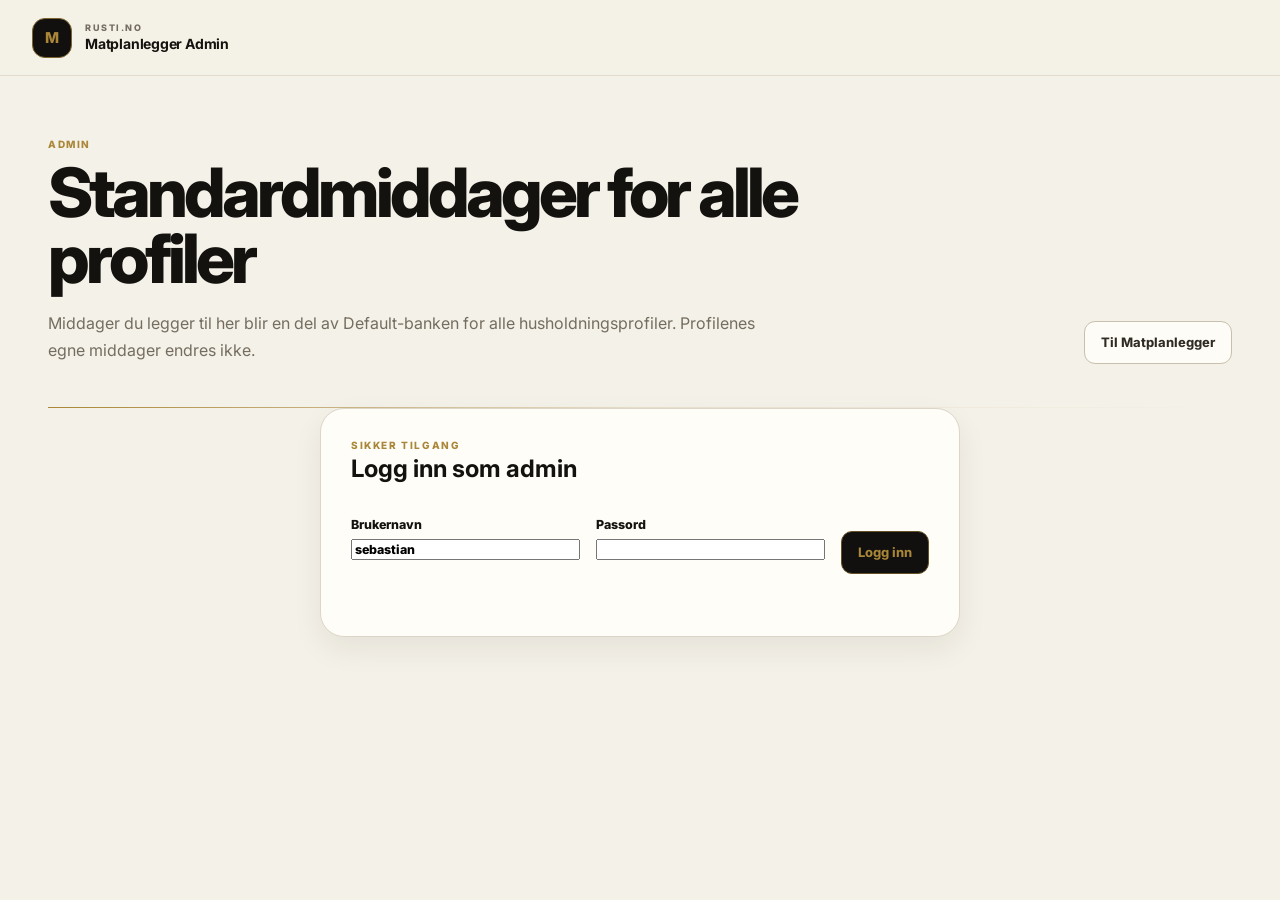
==== admin/index.html @ 4e23949c "Add files via upload" ====
<!doctype html>
<html lang="no" data-theme="light">
<head>
  <meta charset="utf-8" />
  <meta name="viewport" content="width=device-width,initial-scale=1,viewport-fit=cover" />
  <meta name="robots" content="noindex,nofollow,noarchive" />
  <meta name="theme-color" content="#f4f1e8" />
  <meta name="color-scheme" content="light dark" />
  <title>Admin | Matplanlegger</title>
  <script>
    try {
      document.documentElement.dataset.theme = localStorage.getItem('matplan_theme') === 'dark' ? 'dark' : 'light';
    } catch (_) {}
  </script>
  <link rel="preconnect" href="https://fonts.googleapis.com">
  <link rel="preconnect" href="https://fonts.gstatic.com" crossorigin>
  <link href="https://fonts.googleapis.com/css2?family=Inter:wght@400;500;600;700;800&display=swap" rel="stylesheet">
  <link rel="stylesheet" href="../styles.css?v=1.13.0" />
  <link rel="stylesheet" href="./admin.css?v=1.13.0" />
</head>
<body>
  <header class="topbar admin-topbar">
    <a class="brand" href="../" aria-label="Tilbake til Matplanlegger">
      <div class="brand-mark" aria-hidden="true">M</div>
      <div class="brand-copy"><span class="brand-domain">RUSTI.NO</span><strong>Matplanlegger Admin</strong></div>
    </a>
    <div class="admin-header-actions">
      <span id="adminIdentity" class="admin-identity hidden"></span>
      <button id="logoutBtn" class="ghost hidden" type="button">Logg ut</button>
    </div>
  </header>

  <main class="shell admin-shell">
    <section class="hero admin-hero">
      <div class="hero-copy">
        <p class="eyebrow">ADMIN</p>
        <h1>Standardmiddager for alle profiler</h1>
        <p class="lead">Middager du legger til her blir en del av Default-banken for alle husholdningsprofiler. Profilenes egne middager endres ikke.</p>
      </div>
      <a class="secondary admin-back" href="../">Til Matplanlegger</a>
    </section>

    <section id="loginPanel" class="admin-panel login-panel">
      <div class="admin-panel-head">
        <div><p class="eyebrow">SIKKER TILGANG</p><h2>Logg inn som admin</h2></div>
      </div>
      <form id="loginForm" class="admin-form login-form">
        <label>Brukernavn<input name="username" autocomplete="username" value="sebastian" required /></label>
        <label>Passord<input name="password" type="password" autocomplete="current-password" required /></label>
        <button id="loginBtn" class="primary" type="submit">Logg inn</button>
      </form>
      <p id="loginMessage" class="admin-message" role="status"></p>
    </section>

    <section id="adminPanel" class="hidden">
      <div class="admin-grid">
        <section class="admin-panel editor-panel">
          <div class="admin-panel-head">
            <div><p class="eyebrow">GLOBAL DEFAULT</p><h2 id="editorTitle">Legg til middag</h2></div>
            <button id="cancelEditBtn" class="ghost hidden" type="button">Avbryt redigering</button>
          </div>
          <form id="mealForm" class="admin-form">
            <input type="hidden" name="id" />
            <div class="form-grid">
              <label>Navn<input name="name" required maxlength="120" placeholder="f.eks. Kylling tikka masala" /></label>
              <label>Kategori<input name="category" maxlength="50" list="adminCategorySuggestions" placeholder="f.eks. Kylling" /></label>
            </div>
            <datalist id="adminCategorySuggestions">
              <option value="Kylling"><option value="Fisk"><option value="Kjøtt"><option value="Pasta"><option value="Pizza"><option value="Tex-mex"><option value="Vegetar"><option value="Annet">
            </datalist>
            <label>Tags <span class="label-help">kommaseparert, valgfritt</span><input name="tags" maxlength="300" placeholder="favoritt, rask, helg" /></label>
            <label>Ingredienser <span class="label-help">én per linje: vare | mengde</span><textarea name="ingredients" rows="9" placeholder="kyllingfilet | 600 g&#10;ris | 1 pk&#10;matfløte | 1 beger"></textarea></label>
            <label>Oppskriftslenke <span class="label-help">valgfritt</span><input name="url" type="url" inputmode="url" placeholder="https://…" /></label>
            <div class="admin-form-actions">
              <button id="saveMealBtn" class="primary" type="submit">Legg til som Default</button>
            </div>
          </form>
          <p id="formMessage" class="admin-message" role="status"></p>
        </section>

        <section class="admin-panel list-panel">
          <div class="admin-panel-head">
            <div><p class="eyebrow">SENTRALT BIBLIOTEK</p><h2>Admin-lagte middager</h2></div>
            <button id="refreshBtn" class="secondary" type="button">Oppdater</button>
          </div>
          <p class="admin-explainer">Listen under viser middager som ligger i D1 og kan endres her. De opprinnelige middagene i <code>meals.js</code> fortsetter å være tilgjengelige i tillegg.</p>
          <div id="mealList" class="admin-meal-list"></div>
        </section>
      </div>
    </section>
  </main>

  <script>
    window.MATPLAN_API = 'https://matplanlegger-api.sebastian-be1.workers.dev';
  </script>
  <script src="./admin.js?v=1.13.0"></script>
</body>
</html>
---- styles.css ----
:root{
  color-scheme:light;
  --bg:#f4f1e8;
  --surface:#fffdf8;
  --surface-raised:#ffffff;
  --surface-2:#eee9dd;
  --surface-3:#e5dfd2;
  --ink:#14120f;
  --ink-soft:#2f2b24;
  --muted:#746d60;
  --muted-2:#9d9588;
  --line:#ddd6c8;
  --line-strong:#c9bfad;
  --accent:#aa8738;
  --accent-hover:#8d6d2a;
  --accent-soft:#f1e8d2;
  --pink:#aa8738;
  --teal:#aa8738;
  --orange:#aa8738;
  --blue:#aa8738;
  --success:#8a743a;
  --danger:#a34b43;
  --warning-bg:#f6f0e3;
  --warning-line:#d7c79e;
  --warning-ink:#6f5927;
  --header:rgba(244,241,232,.88);
  --shadow:0 12px 30px rgba(37,30,19,.07);
  --shadow-lg:0 28px 72px rgba(20,17,12,.18);
  --overlay:rgba(12,10,7,.52);
  --black:#11100e;
}

html[data-theme="dark"]{
  color-scheme:dark;
  --bg:#0b0b0a;
  --surface:#141311;
  --surface-raised:#191815;
  --surface-2:#1f1d19;
  --surface-3:#29261f;
  --ink:#f4efe4;
  --ink-soft:#ddd5c6;
  --muted:#aaa091;
  --muted-2:#777064;
  --line:#302c24;
  --line-strong:#494234;
  --accent:#d0ae5a;
  --accent-hover:#e0c06e;
  --accent-soft:#2b2517;
  --pink:#d0ae5a;
  --teal:#d0ae5a;
  --orange:#d0ae5a;
  --blue:#d0ae5a;
  --success:#c6aa63;
  --danger:#d77a70;
  --warning-bg:#211d14;
  --warning-line:#584a2a;
  --warning-ink:#d6bc79;
  --header:rgba(11,11,10,.88);
  --shadow:0 15px 36px rgba(0,0,0,.26);
  --shadow-lg:0 32px 86px rgba(0,0,0,.52);
  --overlay:rgba(0,0,0,.70);
  --black:#080807;
}

*{box-sizing:border-box}
html{scroll-behavior:smooth}
body{
  margin:0;
  min-height:100vh;
  font-family:Inter,system-ui,-apple-system,BlinkMacSystemFont,"Segoe UI",sans-serif;
  color:var(--ink);
  background:var(--bg);
  -webkit-font-smoothing:antialiased;
  transition:background-color .25s ease,color .25s ease;
}
button,input,select{font:inherit}
button{color:inherit}
a{color:inherit}
button:focus-visible,a:focus-visible,input:focus-visible,select:focus-visible{outline:3px solid color-mix(in srgb,var(--accent) 35%,transparent);outline-offset:2px}

.topbar{
  min-height:76px;
  display:flex;
  align-items:center;
  justify-content:space-between;
  gap:18px;
  padding:12px 32px;
  background:var(--header);
  border-bottom:1px solid color-mix(in srgb,var(--line) 78%,transparent);
  position:sticky;
  top:0;
  z-index:20;
  backdrop-filter:blur(18px) saturate(140%);
}
.brand{display:flex;align-items:center;gap:13px;text-decoration:none;color:var(--ink)}
.brand-mark{
  width:40px;height:40px;border-radius:13px;display:grid;place-items:center;
  color:var(--accent);font-size:15px;font-weight:800;letter-spacing:-.04em;
  background:var(--black);
  border:1px solid color-mix(in srgb,var(--accent) 70%,var(--black));
  box-shadow:none;
}
.brand-copy{display:flex;flex-direction:column;gap:1px}
.brand-domain{font-size:9px;line-height:1.2;letter-spacing:.17em;font-weight:800;color:var(--muted)}
.brand-copy strong{font-size:14px;line-height:1.25;letter-spacing:-.015em}

.profile-tools{display:flex;align-items:center;gap:9px}
.profile-chip,.theme-toggle,.ghost,.secondary,.primary{transition:transform .16s ease,border-color .16s ease,background .16s ease,box-shadow .16s ease,color .16s ease}
.profile-chip{
  border:1px solid var(--line);background:color-mix(in srgb,var(--surface) 88%,transparent);border-radius:12px;
  padding:7px 11px 7px 7px;display:flex;align-items:center;gap:9px;cursor:pointer;text-align:left;
}
.profile-chip:hover{border-color:var(--line-strong);box-shadow:var(--shadow);transform:translateY(-1px)}
.profile-avatar,.mini-avatar{display:grid;place-items:center;background:var(--black);color:var(--accent);border:1px solid color-mix(in srgb,var(--accent) 55%,var(--black));font-weight:800;border-radius:9px}
.profile-avatar{width:33px;height:33px}
.profile-chip small,.profile-chip strong{display:block}
.profile-chip small{font-size:8px;letter-spacing:.09em;text-transform:uppercase;color:var(--muted);margin-bottom:2px}
.profile-chip strong{font-size:12px;max-width:170px;white-space:nowrap;overflow:hidden;text-overflow:ellipsis}
.theme-toggle{
  min-height:42px;border:1px solid var(--line);background:color-mix(in srgb,var(--surface) 86%,transparent);border-radius:12px;
  padding:8px 11px;display:flex;align-items:center;gap:7px;cursor:pointer;font-size:11px;font-weight:750;color:var(--ink-soft);
}
.theme-toggle:hover{border-color:var(--line-strong);background:var(--surface-raised);transform:translateY(-1px)}
.theme-icon{width:24px;height:24px;border-radius:8px;display:grid;place-items:center;background:var(--accent-soft);color:var(--accent);font-size:14px}

.shell{max-width:1240px;margin:0 auto;padding:46px 28px 76px}
.hidden{display:none!important}
.profile-banner{
  background:var(--surface);
  border:1px solid color-mix(in srgb,var(--accent) 20%,var(--line));border-radius:18px;padding:16px 17px;margin-bottom:30px;
  display:flex;align-items:center;justify-content:space-between;gap:18px;box-shadow:var(--shadow);
}
.profile-banner strong,.profile-banner span{display:block}
.profile-banner strong{font-size:15px;margin:4px 0}
.profile-banner span{font-size:12px;color:var(--muted)}

.hero{padding:16px 0 44px;display:flex;align-items:flex-end;justify-content:space-between;gap:42px;position:relative}
.hero::after{content:"";position:absolute;left:0;right:0;bottom:0;height:1px;background:linear-gradient(90deg,var(--accent),color-mix(in srgb,var(--accent) 15%,transparent),transparent)}
.hero-copy{max-width:805px}
.eyebrow{font-size:10px;letter-spacing:.16em;font-weight:800;margin:0;color:var(--accent);text-transform:uppercase}
.hero h1{
  font-size:clamp(40px,6vw,68px);letter-spacing:-.058em;line-height:.97;max-width:840px;margin:10px 0 18px;font-weight:800;
  color:var(--ink);
}
.lead{color:var(--muted);max-width:740px;line-height:1.68;font-size:16px;margin:0}
.hero-actions{display:flex;gap:10px;flex-wrap:wrap;justify-content:flex-end}

.primary,.secondary,.ghost{min-height:43px;border-radius:11px;padding:10px 16px;font-weight:750;font-size:13px;cursor:pointer}
.primary{background:var(--black);color:var(--accent);border:1px solid color-mix(in srgb,var(--accent) 55%,var(--black));box-shadow:none}
.primary:hover{background:color-mix(in srgb,var(--black) 90%,var(--accent));color:var(--accent-hover);transform:translateY(-1px);box-shadow:0 8px 22px color-mix(in srgb,var(--black) 20%,transparent)}
.secondary{background:color-mix(in srgb,var(--surface) 90%,transparent);color:var(--ink-soft);border:1px solid var(--line-strong)}
.secondary:hover,.ghost:hover{background:var(--surface-2);border-color:color-mix(in srgb,var(--accent) 28%,var(--line-strong));transform:translateY(-1px)}
.ghost{background:transparent;border:1px solid var(--line);color:var(--ink-soft)}

.tabs{
  display:flex;gap:7px;margin:28px 0 36px;padding:5px;background:color-mix(in srgb,var(--surface) 72%,transparent);
  border:1px solid var(--line);border-radius:15px;width:max-content;max-width:100%;overflow:auto;scrollbar-width:none;box-shadow:0 5px 18px color-mix(in srgb,var(--ink) 4%,transparent)
}
.tabs::-webkit-scrollbar{display:none}
.tab{border:0;background:transparent;padding:10px 14px;border-radius:10px;font-weight:700;font-size:13px;color:var(--muted);cursor:pointer;white-space:nowrap}
.tab:hover{background:var(--surface-2);color:var(--ink-soft)}
.tab.active{background:var(--accent-soft);color:var(--accent);box-shadow:none}

.view{display:none}.view.active{display:block}
.section-head{display:flex;align-items:flex-end;justify-content:space-between;gap:16px;margin-bottom:18px}
.section-head h2{margin:6px 0 0;font-size:29px;letter-spacing:-.038em}
.hint{font-size:12px;color:var(--muted);display:flex;align-items:center;gap:7px}
.hint::before{content:"↔";width:24px;height:24px;display:grid;place-items:center;border:1px solid color-mix(in srgb,var(--accent) 18%,var(--line));background:var(--accent-soft);border-radius:8px;color:var(--accent);font-weight:800}
.week-head-actions{display:flex;align-items:center;justify-content:flex-end;gap:10px;flex-wrap:wrap}
.week-lock{min-height:38px;display:inline-flex;align-items:center;gap:8px;padding:8px 11px;border-radius:10px;border:1px solid var(--line-strong);background:var(--surface);color:var(--ink-soft);font-size:11px;font-weight:750;cursor:pointer;transition:.16s ease}
.week-lock:hover{border-color:color-mix(in srgb,var(--accent) 38%,var(--line-strong));background:var(--surface-raised);transform:translateY(-1px)}
.week-lock.locked{background:var(--black);border-color:color-mix(in srgb,var(--accent) 58%,var(--black));color:var(--accent)}
.week-lock-icon{width:21px;height:21px;display:grid;place-items:center;border-radius:7px;background:var(--accent-soft);color:var(--accent);font-size:12px;line-height:1}
.week-lock.locked .week-lock-icon{background:color-mix(in srgb,var(--accent) 16%,var(--black));color:var(--accent)}
.primary:disabled,.secondary:disabled{opacity:.42;cursor:not-allowed;transform:none!important;box-shadow:none!important}
.week-grid.week-locked .day-card{cursor:default;background:color-mix(in srgb,var(--surface) 94%,var(--surface-2));box-shadow:none}
.week-grid.week-locked .day-card:hover{transform:none;border-color:color-mix(in srgb,var(--accent) 16%,var(--line));box-shadow:none}
.day-lock{width:26px;height:26px;display:grid;place-items:center;border:1px solid var(--line);border-radius:8px;background:var(--surface-2);color:var(--muted);font-size:11px}

.week-grid{display:grid;grid-template-columns:repeat(7,minmax(0,1fr));gap:12px}
.day-card{
  --day-accent:var(--accent);position:relative;overflow:hidden;min-height:218px;
  background:var(--surface);
  border:1px solid color-mix(in srgb,var(--day-accent) 16%,var(--line));border-radius:13px;padding:16px;
  display:flex;flex-direction:column;cursor:pointer;user-select:none;
  transition:border-color .16s ease,box-shadow .16s ease,transform .16s ease,background .16s ease;
  box-shadow:0 5px 18px color-mix(in srgb,var(--ink) 4%,transparent);
}
.day-card::before{content:"";position:absolute;inset:0 0 auto;height:3px;background:var(--accent)}
.day-card:nth-child(n){--day-accent:var(--accent)}
.day-card:hover{border-color:color-mix(in srgb,var(--day-accent) 42%,var(--line));box-shadow:0 16px 36px color-mix(in srgb,var(--day-accent) 13%,transparent);transform:translateY(-3px)}
.day-card.dragging{opacity:.46;transform:scale(.985);box-shadow:none}
.day-card.drop-target{border-color:var(--day-accent);box-shadow:0 0 0 4px color-mix(in srgb,var(--day-accent) 16%,transparent),0 18px 38px color-mix(in srgb,var(--day-accent) 13%,transparent)}
.day-card.just-dropped{animation:dropFlash .4s ease}
@keyframes dropFlash{0%{box-shadow:0 0 0 5px color-mix(in srgb,var(--day-accent) 28%,transparent)}100%{box-shadow:0 5px 18px color-mix(in srgb,var(--ink) 4%,transparent)}}
.day-card[draggable="true"]{cursor:grab}.day-card[draggable="true"]:active{cursor:grabbing}
.day-top{display:flex;align-items:center;justify-content:space-between;gap:8px}
.day-name{font-size:10px;color:var(--day-accent);font-weight:800;text-transform:uppercase;letter-spacing:.12em}
.drag-handle{width:29px;height:29px;border:1px solid color-mix(in srgb,var(--day-accent) 17%,var(--line));background:color-mix(in srgb,var(--surface) 82%,transparent);border-radius:9px;color:var(--day-accent);font-size:17px;line-height:1;display:grid;place-items:center;cursor:grab;touch-action:none;padding:0}
.drag-handle:hover{background:var(--surface-raised);box-shadow:0 5px 14px color-mix(in srgb,var(--day-accent) 10%,transparent)}
.drag-handle:active{cursor:grabbing}
.day-meal{font-weight:760;font-size:17px;margin-top:27px;line-height:1.28;letter-spacing:-.025em;color:var(--ink)}
.day-meta{font-size:11px;color:var(--muted);margin-top:7px}
.day-empty{margin:auto 0;color:var(--muted-2);font-size:13px;font-weight:650}
.day-tags{display:flex;gap:5px;flex-wrap:wrap;margin-top:auto;padding-top:16px}
.tag{font-size:9px;padding:4px 7px;border-radius:999px;background:color-mix(in srgb,var(--day-accent) 9%,var(--surface));color:color-mix(in srgb,var(--day-accent) 76%,var(--ink));font-weight:750;border:1px solid color-mix(in srgb,var(--day-accent) 18%,var(--line))}
.drag-float{position:fixed;left:0;top:0;z-index:1000;pointer-events:none;width:min(220px,52vw);background:var(--surface-raised);border:1px solid var(--line-strong);border-radius:14px;padding:13px 14px;box-shadow:var(--shadow-lg);transform:rotate(1.2deg);opacity:.97}
.drag-float small{display:block;color:var(--muted);font-size:9px;text-transform:uppercase;letter-spacing:.12em;font-weight:800;margin-bottom:5px}.drag-float strong{font-size:14px;line-height:1.3}

.shopping-list,.freezer-list{display:grid;gap:10px}
.shopping-row,.freezer-row{background:var(--surface);border:1px solid var(--line);border-radius:12px;padding:14px 15px;display:grid;grid-template-columns:32px 1fr auto;align-items:center;gap:12px;box-shadow:0 4px 15px color-mix(in srgb,var(--ink) 3%,transparent);transition:.15s ease}
.shopping-row:hover,.freezer-row:hover{border-color:var(--line-strong);transform:translateY(-1px);box-shadow:var(--shadow)}
.shopping-row{border-left:3px solid color-mix(in srgb,var(--accent) 70%,var(--line))}
.shopping-row.done{opacity:.48}.shopping-row input{width:17px;height:17px;accent-color:var(--accent)}
.shopping-name{font-weight:720;font-size:13px}.shopping-sub,.freezer-sub{font-size:11px;color:var(--muted);margin-top:3px}
.qty{font-weight:750;font-size:11px;background:var(--accent-soft);color:var(--accent);border-radius:999px;padding:6px 9px}
.notice{padding:13px 14px;background:var(--accent-soft);border:1px solid color-mix(in srgb,var(--accent) 24%,var(--line));border-radius:12px;margin-bottom:15px;font-size:12px;color:var(--ink-soft);line-height:1.55}
.search{border:1px solid var(--line-strong);background:var(--surface);border-radius:11px;padding:10px 12px;min-width:250px;outline:none;color:var(--ink);box-shadow:0 3px 10px color-mix(in srgb,var(--ink) 3%,transparent)}
.search::placeholder,input::placeholder{color:var(--muted-2)}
.search:focus,.dialog-card label input:focus,.dialog-card label select:focus,.profile-panel input:focus{border-color:color-mix(in srgb,var(--accent) 65%,var(--line));box-shadow:0 0 0 4px color-mix(in srgb,var(--accent) 11%,transparent);outline:none}
.filters{display:flex;gap:7px;flex-wrap:wrap;margin-bottom:17px}
.filter{border:1px solid var(--line);background:color-mix(in srgb,var(--surface) 88%,transparent);border-radius:9px;padding:7px 11px;font-size:11px;font-weight:700;cursor:pointer;color:var(--muted);transition:.15s ease}
.filter:hover{border-color:var(--line-strong);background:var(--surface-2);color:var(--ink-soft)}
.filter.active{background:var(--black);color:var(--accent);border-color:color-mix(in srgb,var(--accent) 55%,var(--black));box-shadow:none}
.meal-grid{display:grid;grid-template-columns:repeat(3,1fr);gap:12px}
.meal-card{position:relative;overflow:hidden;background:var(--surface);border:1px solid var(--line);border-radius:12px;padding:18px;box-shadow:0 5px 16px color-mix(in srgb,var(--ink) 3%,transparent);transition:.15s ease}
.meal-card::after{content:"";position:absolute;right:0;top:0;width:42px;height:1px;background:var(--accent);opacity:.7}
.meal-card:hover{border-color:color-mix(in srgb,var(--accent) 26%,var(--line));box-shadow:var(--shadow);transform:translateY(-3px)}
.meal-card h3{font-size:17px;letter-spacing:-.025em;margin:8px 0;color:var(--ink);position:relative;z-index:1}.meal-card p{font-size:11px;color:var(--muted);line-height:1.55;margin:0;position:relative;z-index:1}.meal-card a{display:inline-block;margin-top:14px;font-size:11px;color:var(--accent);font-weight:750;text-decoration:none;position:relative;z-index:1}.meal-card a:hover{text-decoration:underline}
.freezer-row{grid-template-columns:1fr auto auto}.location{font-size:10px;padding:5px 8px;border-radius:8px;background:var(--accent-soft);color:var(--accent);border:1px solid color-mix(in srgb,var(--accent) 22%,var(--line));font-weight:700}.remove{border:0;background:transparent;color:var(--danger);cursor:pointer;font-size:11px;font-weight:750}.empty{background:color-mix(in srgb,var(--surface) 78%,transparent);border:1px dashed var(--line-strong);border-radius:14px;padding:36px;text-align:center;color:var(--muted);font-size:13px}

.app-note{margin-top:74px;border:1px solid color-mix(in srgb,var(--accent) 18%,var(--line));border-radius:20px;padding:28px;display:grid;grid-template-columns:auto 1fr auto;align-items:center;gap:18px;background:var(--surface);box-shadow:var(--shadow)}
.app-note-icon{width:46px;height:46px;border-radius:14px;display:grid;place-items:center;background:var(--black);color:var(--accent);border:1px solid color-mix(in srgb,var(--accent) 55%,var(--black));font-size:20px;font-weight:800;box-shadow:none}
.app-note h2{margin:6px 0 7px;font-size:25px;letter-spacing:-.035em}.app-note p:not(.eyebrow){margin:0;max-width:680px;color:var(--muted);font-size:12px;line-height:1.6}.domain-pill{font-size:10px;font-weight:750;color:var(--accent);background:var(--accent-soft);border:1px solid color-mix(in srgb,var(--accent) 18%,var(--line));border-radius:999px;padding:8px 10px;white-space:nowrap}
.footer{margin-top:30px;padding-top:20px;border-top:1px solid var(--line);font-size:11px;color:var(--muted)}

.profile-dialog{max-width:760px}
dialog{border:1px solid var(--line);border-radius:16px;padding:0;box-shadow:var(--shadow-lg);width:min(720px,92vw);color:var(--ink);background:var(--surface-raised)}
dialog::backdrop{background:var(--overlay);backdrop-filter:blur(5px)}
.dialog-card{padding:23px;background:linear-gradient(180deg,var(--surface-raised) 0%,var(--surface) 100%)}
.dialog-card.small{max-width:480px}.dialog-head{display:flex;align-items:flex-start;justify-content:space-between;margin-bottom:14px}.dialog-head h3{margin:5px 0;font-size:24px;letter-spacing:-.03em}
.icon-btn{border:1px solid var(--line);background:var(--surface);border-radius:9px;width:35px;height:35px;font-size:20px;cursor:pointer;color:var(--muted)}.icon-btn:hover{background:var(--surface-2);border-color:var(--line-strong)}
.dialog-meals{display:grid;gap:7px;max-height:55vh;overflow:auto;margin-top:12px}.dialog-meal{border:1px solid var(--line);background:var(--surface);border-radius:10px;padding:12px;text-align:left;cursor:pointer;color:var(--ink)}.dialog-meal:hover{border-color:color-mix(in srgb,var(--accent) 34%,var(--line));background:var(--accent-soft)}.dialog-meal strong{display:block;font-size:13px}.dialog-meal span{font-size:10px;color:var(--muted)}
label{display:grid;gap:6px;font-size:11px;font-weight:700;margin:14px 0}.dialog-card label input,.dialog-card label select{padding:10px;border:1px solid var(--line-strong);border-radius:9px;background:var(--surface);color:var(--ink);outline:none}.dialog-copy{font-size:12px;color:var(--muted);line-height:1.55;margin:-2px 0 17px}
.current-profile{border:1px solid color-mix(in srgb,var(--accent) 20%,var(--line));background:var(--accent-soft);border-radius:12px;padding:12px;display:flex;align-items:center;justify-content:space-between;gap:12px;margin-bottom:14px}.current-profile>div{display:flex;align-items:center;gap:10px}.current-profile small,.current-profile strong{display:block}.current-profile small{font-size:9px;color:var(--muted);margin-bottom:2px}.status-dot{width:8px;height:8px;border-radius:999px;background:var(--success);box-shadow:0 0 0 4px color-mix(in srgb,var(--success) 13%,transparent)}
.profile-columns{display:grid;grid-template-columns:1fr 1fr;gap:10px}.profile-panel{border:1px solid var(--line);background:color-mix(in srgb,var(--surface) 82%,transparent);border-radius:12px;padding:16px;margin:0}.profile-panel h4{font-size:17px;margin:6px 0 12px;letter-spacing:-.02em}.profile-panel label{margin:0 0 12px}.profile-panel input{width:100%;padding:10px;border:1px solid var(--line-strong);border-radius:9px;background:var(--surface);color:var(--ink);outline:none}.profile-panel .primary,.profile-panel .secondary{width:100%}
.saved-profiles-wrap{margin-top:18px}.saved-profiles{display:grid;gap:7px;margin-top:8px}.saved-profile{border:1px solid var(--line);background:var(--surface);border-radius:10px;padding:9px;display:grid;grid-template-columns:36px 1fr auto;align-items:center;gap:10px;text-align:left;cursor:pointer;color:var(--ink)}.saved-profile:hover,.saved-profile.active{background:var(--accent-soft);border-color:color-mix(in srgb,var(--accent) 35%,var(--line))}.mini-avatar{width:34px;height:34px}.saved-profile strong,.saved-profile small{display:block}.saved-profile strong{font-size:12px}.saved-profile small{font-size:9px;color:var(--muted);margin-top:2px}.saved-profile .arrow{color:var(--muted)}
.profile-warning{font-size:10px;line-height:1.5;color:var(--warning-ink);background:var(--warning-bg);border:1px solid var(--warning-line);border-radius:10px;padding:10px 11px;margin-top:16px}
.toast{position:fixed;left:50%;bottom:28px;transform:translate(-50%,18px);opacity:0;pointer-events:none;background:var(--black);color:var(--accent);border:1px solid color-mix(in srgb,var(--accent) 45%,var(--black));padding:10px 14px;border-radius:10px;font-size:11px;font-weight:750;box-shadow:0 13px 34px rgba(0,0,0,.24);z-index:1200;transition:.2s}.toast.show{opacity:1;transform:translate(-50%,0)}


.section-actions{display:flex;align-items:center;justify-content:flex-end;gap:9px;flex-wrap:wrap}
.primary:disabled,.secondary:disabled{opacity:.45;cursor:not-allowed;transform:none!important;box-shadow:none!important}
.meal-bank-note{margin-top:-4px;margin-bottom:17px}
.meal-card-top{display:flex;align-items:center;justify-content:space-between;gap:10px}
.meal-source{font-size:9px;font-weight:800;letter-spacing:.08em;text-transform:uppercase;color:var(--accent);border:1px solid color-mix(in srgb,var(--accent) 35%,var(--line));background:var(--accent-soft);padding:4px 7px;border-radius:999px;white-space:nowrap}
.meal-source.default{color:var(--muted);border-color:var(--line);background:var(--surface-2)}
.meal-card-footer{display:flex;align-items:flex-end;justify-content:space-between;gap:12px;margin-top:14px;min-height:27px}
.meal-card-footer>a{margin-top:0}
.meal-actions{display:flex;gap:5px;margin-left:auto}
.meal-action{border:0;background:transparent;color:var(--muted);padding:5px 6px;font-size:10px;font-weight:750;cursor:pointer;border-radius:7px}
.meal-action:hover{background:var(--surface-2);color:var(--ink)}
.meal-action.danger:hover{color:var(--danger)}
.custom-meal-card{border-color:color-mix(in srgb,var(--accent) 26%,var(--line))}
.meal-grid-empty{grid-column:1/-1}
.custom-meal-dialog{max-width:650px}
.form-grid{display:grid;grid-template-columns:1.3fr .7fr;gap:12px}
.label-help{font-size:9px;color:var(--muted);font-weight:500;margin-left:4px}
.dialog-card textarea{width:100%;resize:vertical;min-height:120px;padding:10px;border:1px solid var(--line-strong);border-radius:9px;background:var(--surface);color:var(--ink);outline:none;line-height:1.55}
.dialog-card textarea:focus{border-color:color-mix(in srgb,var(--accent) 65%,var(--line));box-shadow:0 0 0 4px color-mix(in srgb,var(--accent) 11%,transparent);outline:none}
.dialog-actions{display:flex;justify-content:flex-end;gap:8px;margin-top:18px}

@media(max-width:1050px){.week-grid{grid-template-columns:repeat(4,1fr)}.meal-grid{grid-template-columns:repeat(2,1fr)}.hero{align-items:flex-start;flex-direction:column}.hero-actions{justify-content:flex-start}.app-note{grid-template-columns:auto 1fr}.domain-pill{grid-column:2;justify-self:start}}
@media(max-width:760px){.week-head-actions{width:100%;justify-content:space-between}.section-actions{width:100%;justify-content:stretch}.section-actions .search{flex:1}.form-grid{grid-template-columns:1fr}.topbar{min-height:68px;padding:10px 16px}.shell{padding:34px 16px 56px}.profile-tools .ghost{display:none}.profile-chip strong{max-width:105px}.theme-toggle span:last-child{display:none}.theme-toggle{padding:7px}.hero{padding-top:4px;padding-bottom:32px;gap:24px}.hero h1{font-size:clamp(36px,12vw,54px)}.lead{font-size:14px}.tabs{width:100%;border-radius:14px}.tab{flex:1}.week-grid{grid-template-columns:repeat(2,minmax(0,1fr))}.day-card{min-height:182px}.section-head{align-items:flex-start;flex-direction:column}.search{width:100%;min-width:0}.profile-columns{grid-template-columns:1fr}.current-profile{align-items:flex-start;flex-direction:column}.current-profile .secondary{width:100%}.profile-banner{align-items:flex-start;flex-direction:column}.profile-banner .primary{width:100%}.app-note{grid-template-columns:1fr;padding:22px}.app-note-icon{width:42px;height:42px}.domain-pill{grid-column:1}}
@media(max-width:480px){.week-head-actions{align-items:stretch;flex-direction:column}.week-lock{justify-content:center}.section-actions{display:grid;grid-template-columns:1fr}.section-actions .primary{width:100%}.meal-card-footer{align-items:flex-start;flex-direction:column}.meal-actions{margin-left:0}.brand-domain{display:none}.brand-mark{width:36px;height:36px;border-radius:11px}.profile-avatar{display:none}.profile-chip{padding-left:10px}.profile-chip small{display:none}.theme-toggle{min-height:38px}.theme-icon{width:22px;height:22px}.tabs{display:grid;grid-template-columns:1fr 1fr;overflow:visible}.week-grid{grid-template-columns:1fr}.day-card{min-height:150px}.day-meal{margin-top:19px}.shopping-row{grid-template-columns:28px 1fr}.shopping-row .qty{grid-column:2}.freezer-row{grid-template-columns:1fr auto}.freezer-row .location{grid-column:1}.meal-grid{grid-template-columns:1fr}}
@media(prefers-reduced-motion:reduce){*,*::before,*::after{scroll-behavior:auto!important;transition:none!important;animation:none!important}}
---- admin/admin.css ----
.admin-topbar{gap:18px}
.admin-header-actions{display:flex;align-items:center;gap:10px;margin-left:auto}
.admin-identity{padding:.5rem .75rem;border:1px solid var(--line);border-radius:999px;background:var(--surface);font-size:.78rem;font-weight:800}
.admin-shell{padding-bottom:60px}
.admin-hero{align-items:flex-end}
.admin-back{text-decoration:none;display:inline-flex;align-items:center;justify-content:center}
.admin-panel{background:var(--surface);border:1px solid var(--line);border-radius:24px;padding:clamp(18px,2.4vw,30px);box-shadow:var(--shadow)}
.login-panel{max-width:640px;margin:0 auto}
.admin-panel-head{display:flex;align-items:center;justify-content:space-between;gap:16px;margin-bottom:20px}
.admin-panel-head h2{margin:.2rem 0 0}
.admin-form{display:grid;gap:16px}
.admin-form label{display:grid;gap:7px;font-size:.78rem;font-weight:800}
.admin-form input,.admin-form textarea{width:100%;box-sizing:border-box}
.login-form{grid-template-columns:1fr 1fr auto;align-items:end}
.admin-grid{display:grid;grid-template-columns:minmax(320px,.9fr) minmax(420px,1.1fr);gap:22px;align-items:start}
.admin-form-actions{display:flex;justify-content:flex-end}
.admin-message{min-height:1.25rem;margin:12px 0 0;font-size:.82rem;font-weight:700;color:var(--muted)}
.admin-message.error{color:#b33939}
.admin-message.success{color:#397450}
.admin-explainer{margin:-4px 0 18px;color:var(--muted);font-size:.85rem;line-height:1.55}
.admin-explainer code{font:inherit;font-weight:800;color:var(--text)}
.admin-meal-list{display:grid;gap:12px}
.admin-meal-card{border:1px solid var(--line);border-radius:18px;padding:16px;background:color-mix(in srgb,var(--surface) 94%,var(--accent) 6%);display:grid;gap:10px}
.admin-meal-card-head{display:flex;gap:12px;align-items:flex-start;justify-content:space-between}
.admin-meal-card h3{margin:0;font-size:1rem}
.admin-meal-meta{display:flex;flex-wrap:wrap;gap:7px;color:var(--muted);font-size:.75rem}
.admin-pill{display:inline-flex;align-items:center;padding:.25rem .5rem;border:1px solid var(--line);border-radius:999px;background:var(--surface);font-weight:700}
.admin-ingredients{margin:0;color:var(--muted);font-size:.8rem;line-height:1.45}
.admin-meal-actions{display:flex;gap:8px;justify-content:flex-end;flex-wrap:wrap}
.admin-meal-actions button{padding:.55rem .75rem}
.admin-danger{border-color:color-mix(in srgb,#b33939 35%,var(--line));color:#b33939}
.admin-empty{padding:24px;border:1px dashed var(--line);border-radius:18px;text-align:center;color:var(--muted)}
.hidden{display:none!important}
@media(max-width:980px){
  .admin-grid{grid-template-columns:1fr}
  .login-form{grid-template-columns:1fr}
  .admin-hero{align-items:flex-start}
}
@media(max-width:640px){
  .admin-header-actions{width:100%;justify-content:flex-end}
  .admin-panel-head{align-items:flex-start;flex-direction:column}
  .admin-meal-card-head{flex-direction:column}
  .admin-meal-actions{justify-content:flex-start}
}
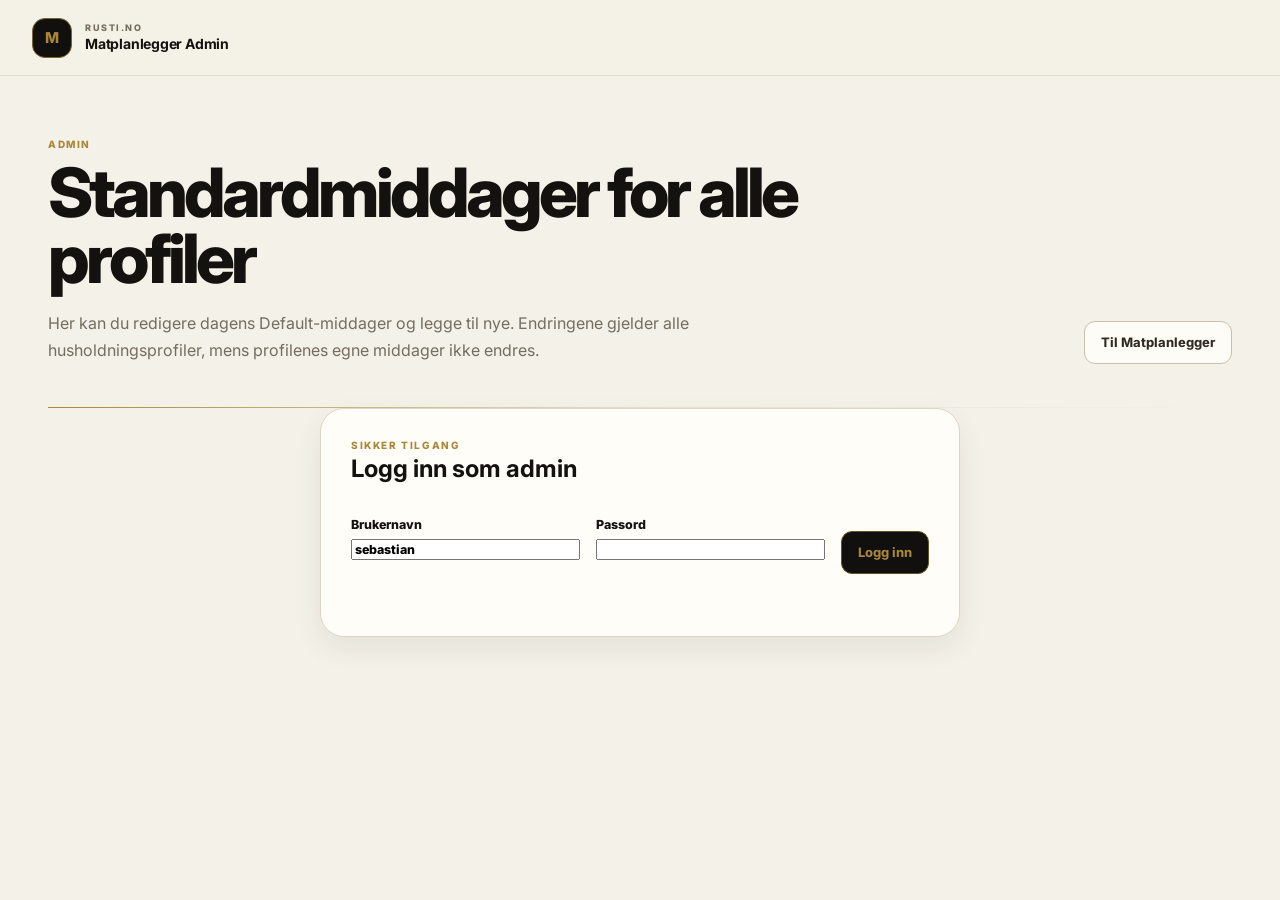
==== commit 95cc693f: "Add files via upload" ====
--- a/admin/index.html
+++ b/admin/index.html
@@ -15,8 +15,8 @@
   <link rel="preconnect" href="https://fonts.googleapis.com">
   <link rel="preconnect" href="https://fonts.gstatic.com" crossorigin>
   <link href="https://fonts.googleapis.com/css2?family=Inter:wght@400;500;600;700;800&display=swap" rel="stylesheet">
-  <link rel="stylesheet" href="../styles.css?v=1.13.0" />
-  <link rel="stylesheet" href="./admin.css?v=1.13.0" />
+  <link rel="stylesheet" href="../styles.css?v=1.13.1" />
+  <link rel="stylesheet" href="./admin.css?v=1.13.1" />
 </head>
 <body>
   <header class="topbar admin-topbar">
@@ -35,7 +35,7 @@
       <div class="hero-copy">
         <p class="eyebrow">ADMIN</p>
         <h1>Standardmiddager for alle profiler</h1>
-        <p class="lead">Middager du legger til her blir en del av Default-banken for alle husholdningsprofiler. Profilenes egne middager endres ikke.</p>
+        <p class="lead">Her kan du redigere dagens Default-middager og legge til nye. Endringene gjelder alle husholdningsprofiler, mens profilenes egne middager ikke endres.</p>
       </div>
       <a class="secondary admin-back" href="../">Til Matplanlegger</a>
     </section>
@@ -80,10 +80,12 @@
 
         <section class="admin-panel list-panel">
           <div class="admin-panel-head">
-            <div><p class="eyebrow">SENTRALT BIBLIOTEK</p><h2>Admin-lagte middager</h2></div>
+            <div><p class="eyebrow">SENTRALT BIBLIOTEK</p><h2>Alle Default-middager</h2></div>
             <button id="refreshBtn" class="secondary" type="button">Oppdater</button>
           </div>
-          <p class="admin-explainer">Listen under viser middager som ligger i D1 og kan endres her. De opprinnelige middagene i <code>meals.js</code> fortsetter å være tilgjengelige i tillegg.</p>
+          <p class="admin-explainer">Dette er den sentrale Default-banken i D1. De eksisterende standardmiddagene er importert hit og kan redigeres eller slettes på samme måte som nye middager.</p>
+          <label class="admin-search-label" for="mealSearch">Finn middag</label>
+          <input id="mealSearch" class="admin-search" type="search" placeholder="Søk på navn, kategori eller tag…" autocomplete="off" />
           <div id="mealList" class="admin-meal-list"></div>
         </section>
       </div>
@@ -93,6 +95,6 @@
   <script>
     window.MATPLAN_API = 'https://matplanlegger-api.sebastian-be1.workers.dev';
   </script>
-  <script src="./admin.js?v=1.13.0"></script>
+  <script src="./admin.js?v=1.13.1"></script>
 </body>
 </html>
--- a/admin/admin.css
+++ b/admin/admin.css
@@ -19,6 +19,8 @@
 .admin-message.success{color:#397450}
 .admin-explainer{margin:-4px 0 18px;color:var(--muted);font-size:.85rem;line-height:1.55}
 .admin-explainer code{font:inherit;font-weight:800;color:var(--text)}
+.admin-search-label{display:block;margin:0 0 7px;font-size:.74rem;font-weight:800;color:var(--muted)}
+.admin-search{width:100%;box-sizing:border-box;margin:0 0 16px}
 .admin-meal-list{display:grid;gap:12px}
 .admin-meal-card{border:1px solid var(--line);border-radius:18px;padding:16px;background:color-mix(in srgb,var(--surface) 94%,var(--accent) 6%);display:grid;gap:10px}
 .admin-meal-card-head{display:flex;gap:12px;align-items:flex-start;justify-content:space-between}
